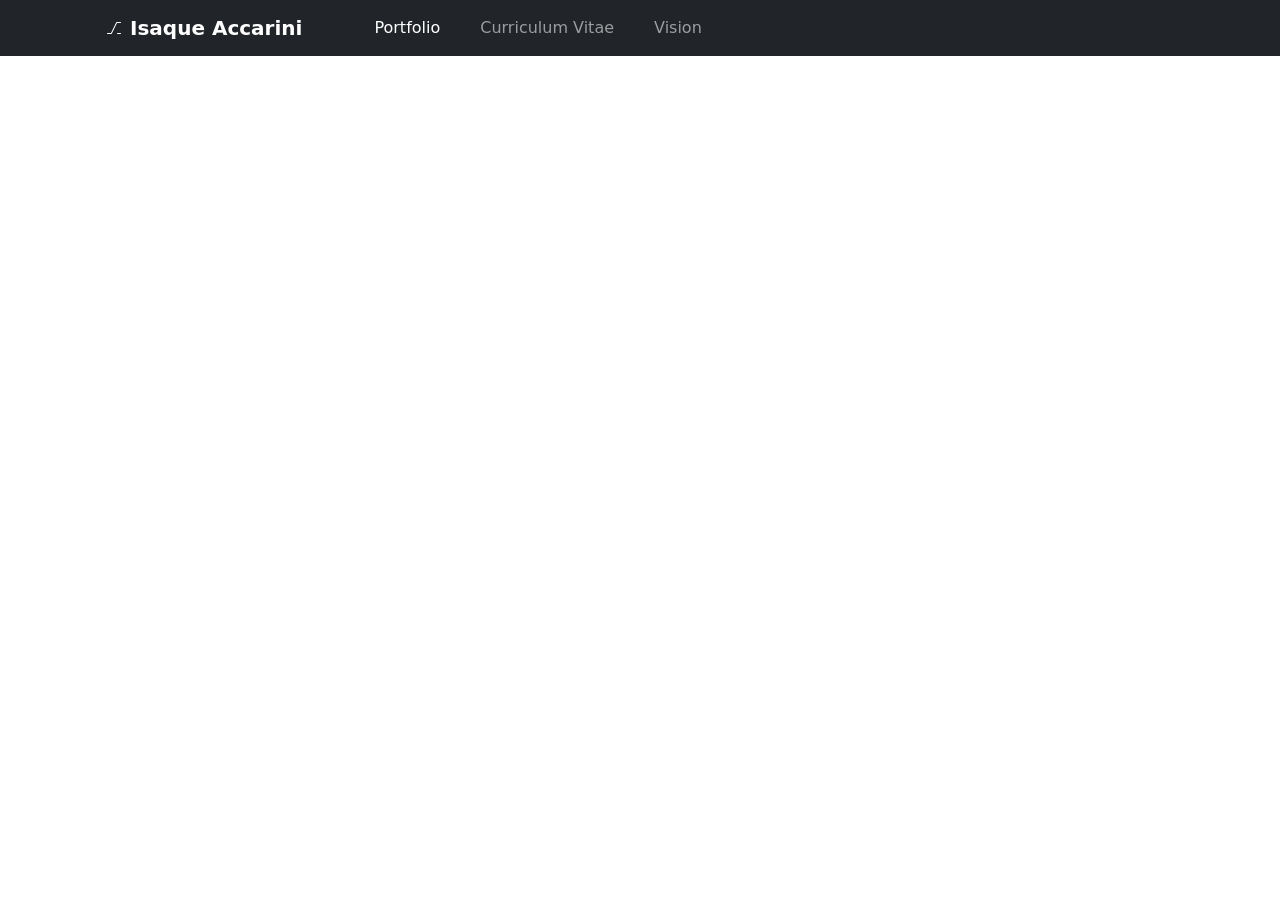
==== pages/index.html @ 8b39d0c3 "docs, feat: structured the files and added a navbar" ====
<!DOCTYPE html>

<html lang="en">
    <head>
        <link href="https://cdn.jsdelivr.net/npm/bootstrap@5.3.8/dist/css/bootstrap.min.css" rel="stylesheet" integrity="sha384-sRIl4kxILFvY47J16cr9ZwB07vP4J8+LH7qKQnuqkuIAvNWLzeN8tE5YBujZqJLB" crossorigin="anonymous">
        <link href="styles.css" rel="stylesheet">
        <title>Isaque Accarini | Aspiring AI Engineer</title>
    </head>
    <body>
        <header>
            <nav class="navbar navbar-dark navbar-expand-md bg-dark">
                <div class="container-xl">
                    <a href="#" class="navbar-brand ms-4 gap-2 d-inline-flex align-items-center fw-bold active">
                        <svg xmlns="http://www.w3.org/2000/svg" width="16" height="16" fill="currentColor" class="bi bi-alt" viewBox="0 0 16 16">
                            <path d="M1 13.5a.5.5 0 0 0 .5.5h3.797a.5.5 0 0 0 .439-.26L11 3h3.5a.5.5 0 0 0 0-1h-3.797a.5.5 0 0 0-.439.26L5 13H1.5a.5.5 0 0 0-.5.5m10 0a.5.5 0 0 0 .5.5h3a.5.5 0 0 0 0-1h-3a.5.5 0 0 0-.5.5"/>
                        </svg>
                        Isaque Accarini
                    </a>
                    <button class="navbar-toggler" type="button" data-bs-toggle="collapse" data-bs-target="#navbarSupportedContent" aria-controls="navbarSupportedContent" aria-expanded="false" aria-label="Toggle navigation">
                        <span class="navbar-toggler-icon"></span>
                    </button>
                    <div class="collapse navbar-collapse" id="navbarSupportedContent">
                        <ul class="navbar-nav ms-5 me-auto gap-4">
                            <li class="nav-item">
                                <a href="#" class="nav-link active">Portfolio</a>
                            </li>
                            <li class="nav-item">
                                <a href="#" class="nav-link">Curriculum Vitae</a>
                            </li>
                            <li class="nav-item">
                                <a href="#" class="nav-link">Vision</a>
                            </li>
                        </ul>
                    </div>
                </div>
            </nav>
        </header>
        <main>
            <section class="row">
                <div class="container-fluid">
                    <div class="col"><img src="" alt=""></div>
                    <div class="col"></div>
                </div>
            </section>
            <section class="row">

            </section>
        </main>
        <script src="https://cdn.jsdelivr.net/npm/bootstrap@5.3.8/dist/js/bootstrap.bundle.min.js" integrity="sha384-FKyoEForCGlyvwx9Hj09JcYn3nv7wiPVlz7YYwJrWVcXK/BmnVDxM+D2scQbITxI" crossorigin="anonymous"></script>
    </body>
</html>
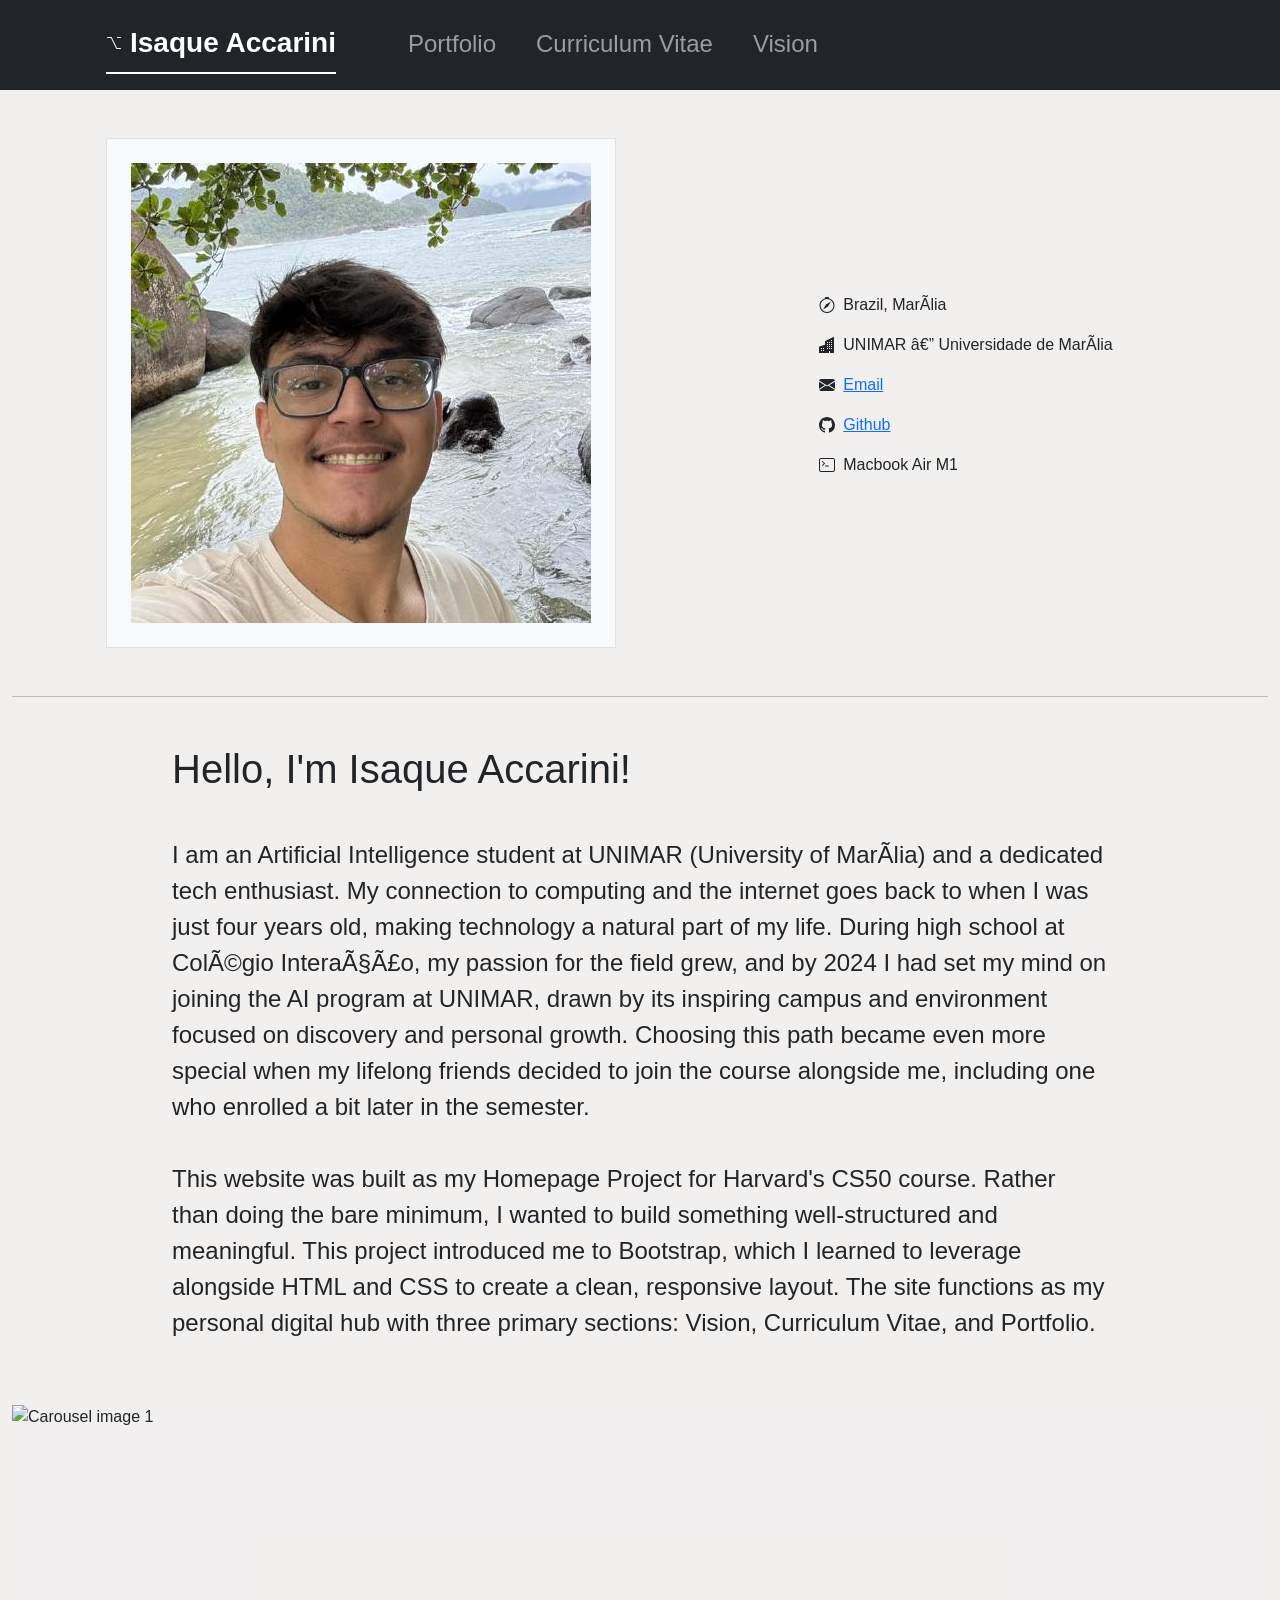
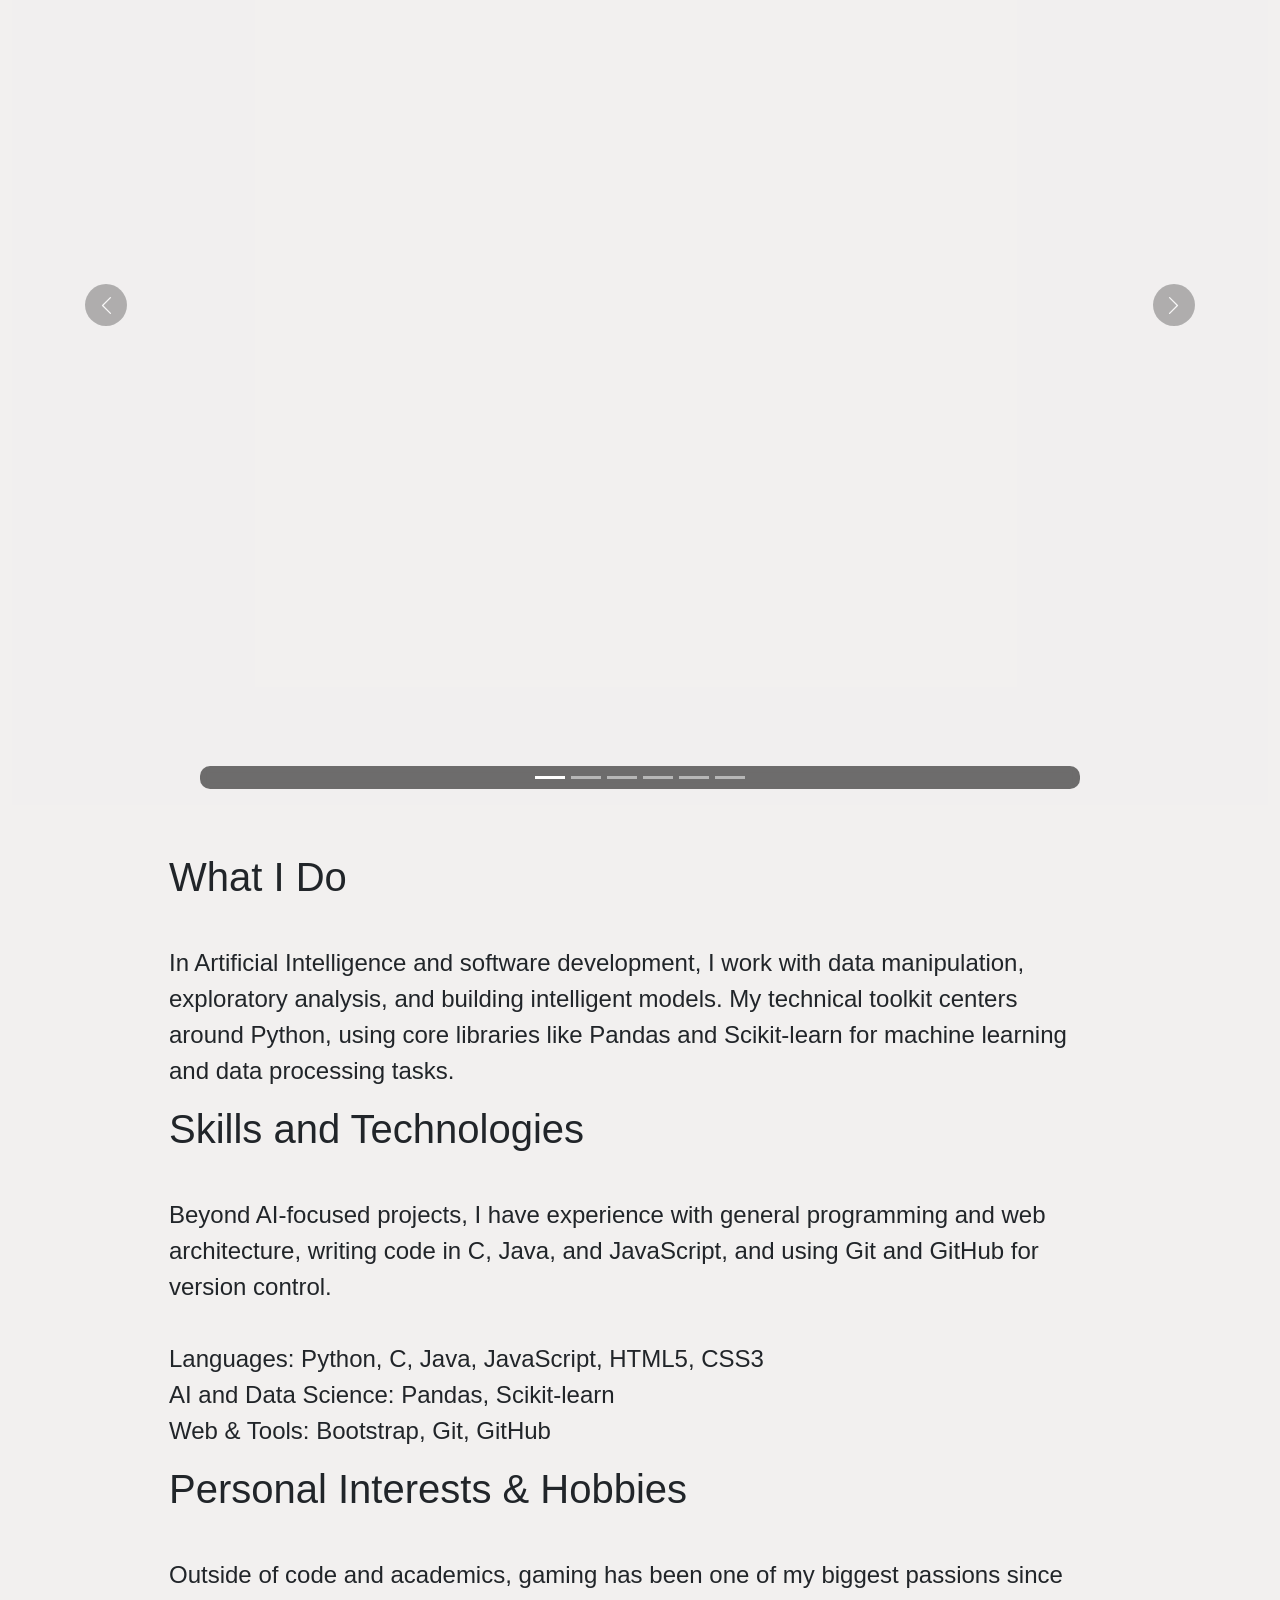
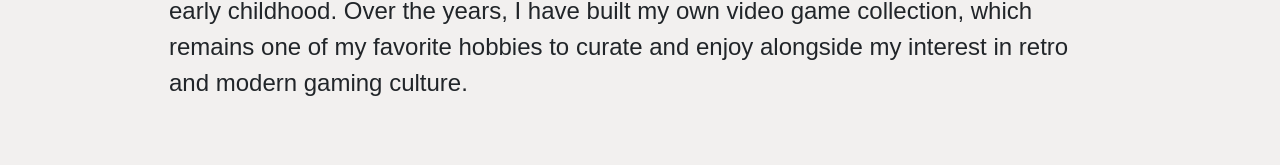
==== commit 6c38ac01: "feat: 2nd section added, carousel, personal essay" ====
--- a/pages/index.html
+++ b/pages/index.html
@@ -1,51 +1,236 @@
 <!DOCTYPE html>
 
 <html lang="en">
-    <head>
-        <link href="https://cdn.jsdelivr.net/npm/bootstrap@5.3.8/dist/css/bootstrap.min.css" rel="stylesheet" integrity="sha384-sRIl4kxILFvY47J16cr9ZwB07vP4J8+LH7qKQnuqkuIAvNWLzeN8tE5YBujZqJLB" crossorigin="anonymous">
-        <link href="styles.css" rel="stylesheet">
-        <title>Isaque Accarini | Aspiring AI Engineer</title>
-    </head>
-    <body>
-        <header>
-            <nav class="navbar navbar-dark navbar-expand-md bg-dark">
-                <div class="container-xl">
-                    <a href="#" class="navbar-brand ms-4 gap-2 d-inline-flex align-items-center fw-bold active">
-                        <svg xmlns="http://www.w3.org/2000/svg" width="16" height="16" fill="currentColor" class="bi bi-alt" viewBox="0 0 16 16">
-                            <path d="M1 13.5a.5.5 0 0 0 .5.5h3.797a.5.5 0 0 0 .439-.26L11 3h3.5a.5.5 0 0 0 0-1h-3.797a.5.5 0 0 0-.439.26L5 13H1.5a.5.5 0 0 0-.5.5m10 0a.5.5 0 0 0 .5.5h3a.5.5 0 0 0 0-1h-3a.5.5 0 0 0-.5.5"/>
-                        </svg>
-                        Isaque Accarini
-                    </a>
-                    <button class="navbar-toggler" type="button" data-bs-toggle="collapse" data-bs-target="#navbarSupportedContent" aria-controls="navbarSupportedContent" aria-expanded="false" aria-label="Toggle navigation">
-                        <span class="navbar-toggler-icon"></span>
-                    </button>
-                    <div class="collapse navbar-collapse" id="navbarSupportedContent">
-                        <ul class="navbar-nav ms-5 me-auto gap-4">
-                            <li class="nav-item">
-                                <a href="#" class="nav-link active">Portfolio</a>
-                            </li>
-                            <li class="nav-item">
-                                <a href="#" class="nav-link">Curriculum Vitae</a>
-                            </li>
-                            <li class="nav-item">
-                                <a href="#" class="nav-link">Vision</a>
+
+<head>
+    <link href="https://fonts.cdnfonts.com/css/sf-pro-display" rel="stylesheet">
+    <link href="https://cdn.jsdelivr.net/npm/bootstrap@5.3.8/dist/css/bootstrap.min.css" rel="stylesheet"
+        integrity="sha384-sRIl4kxILFvY47J16cr9ZwB07vP4J8+LH7qKQnuqkuIAvNWLzeN8tE5YBujZqJLB" crossorigin="anonymous">
+    <link href="../assets/css/styles.css" rel="stylesheet">
+    <title>Isaque Accarini | Aspiring AI Engineer</title>
+</head>
+
+<body>
+    <header>
+        <nav class="navbar navbar-dark navbar-expand-md bg-dark">
+            <div class="container-xl">
+                <a href="#" class="navbar-brand ms-4 gap-2 d-inline-flex align-items-center fw-bold fs-3 active">
+                    <svg xmlns="http://www.w3.org/2000/svg" width="16" height="16" fill="currentColor"
+                        class="bi bi-option" viewBox="0 0 16 16">
+                        <path
+                            d="M1 2.5a.5.5 0 0 1 .5-.5h3.797a.5.5 0 0 1 .439.26L11 13h3.5a.5.5 0 0 1 0 1h-3.797a.5.5 0 0 1-.439-.26L5 3H1.5a.5.5 0 0 1-.5-.5m10 0a.5.5 0 0 1 .5-.5h3a.5.5 0 0 1 0 1h-3a.5.5 0 0 1-.5-.5" />
+                    </svg>
+                    Isaque Accarini
+                </a>
+                <button class="navbar-toggler" type="button" data-bs-toggle="collapse"
+                    data-bs-target="#navbarSupportedContent" aria-controls="navbarSupportedContent"
+                    aria-expanded="false" aria-label="Toggle navigation">
+                    <span class="navbar-toggler-icon"></span>
+                </button>
+                <div class="collapse navbar-collapse" id="navbarSupportedContent">
+                    <ul class="navbar-nav ms-5 me-auto gap-4 fs-4">
+                        <li class="nav-item">
+                            <a href="#" class="nav-link">Portfolio</a>
+                        </li>
+                        <li class="nav-item">
+                            <a href="#" class="nav-link">Curriculum Vitae</a>
+                        </li>
+                        <li class="nav-item">
+                            <a href="#" class="nav-link">Vision</a>
+                        </li>
+                    </ul>
+                </div>
+            </div>
+        </nav>
+    </header>
+    <main class="bg-offwhite">
+        <section>
+            <div class="container-xxl mt-5">
+                <div class="row mh-500 d-flex flex-column flex-md-row align-items-center g-5">
+                    <div class="col-md-6 ps-md-5 text-center text-md-end">
+                        <img src="../assets/img/profile_picture.jpg" alt="isaque accarini photo"
+                            class="rounded-circle-md p-3 p-md-4 border w-30 w-md-100 mw-100 bg-light">
+                    </div>
+                    <div class="col-md-6 d-flex justify-content-center ">
+
+                        <ul class="list-unstyled d-flex flex-column gap-3">
+                            <li class="d-flex align-items-center gap-2">
+                                <svg xmlns="http://www.w3.org/2000/svg" width="16" height="16" fill="currentColor"
+                                    class="bi bi-compass" viewBox="0 0 16 16">
+                                    <path
+                                        d="M8 16.016a7.5 7.5 0 0 0 1.962-14.74A1 1 0 0 0 9 0H7a1 1 0 0 0-.962 1.276A7.5 7.5 0 0 0 8 16.016m6.5-7.5a6.5 6.5 0 1 1-13 0 6.5 6.5 0 0 1 13 0" />
+                                    <path d="m6.94 7.44 4.95-2.83-2.83 4.95-4.949 2.83 2.828-4.95z" />
+                                </svg>
+                                Brazil, Marília
+                            </li>
+                            <li class="d-flex align-items-center gap-2">
+                                <svg xmlns="http://www.w3.org/2000/svg" width="16" height="16" fill="currentColor"
+                                    class="bi bi-buildings-fill" viewBox="0 0 16 16">
+                                    <path
+                                        d="M15 .5a.5.5 0 0 0-.724-.447l-8 4A.5.5 0 0 0 6 4.5v3.14L.342 9.526A.5.5 0 0 0 0 10v5.5a.5.5 0 0 0 .5.5h9a.5.5 0 0 0 .5-.5V14h1v1.5a.5.5 0 0 0 .5.5h3a.5.5 0 0 0 .5-.5zM2 11h1v1H2zm2 0h1v1H4zm-1 2v1H2v-1zm1 0h1v1H4zm9-10v1h-1V3zM8 5h1v1H8zm1 2v1H8V7zM8 9h1v1H8zm2 0h1v1h-1zm-1 2v1H8v-1zm1 0h1v1h-1zm3-2v1h-1V9zm-1 2h1v1h-1zm-2-4h1v1h-1zm3 0v1h-1V7zm-2-2v1h-1V5zm1 0h1v1h-1z" />
+                                </svg>
+                                UNIMAR — Universidade de Marília
+                            </li>
+                            <li class="d-flex align-items-center gap-2">
+                                <svg xmlns="http://www.w3.org/2000/svg" width="16" height="16" fill="currentColor"
+                                    class="bi bi-envelope-fill" viewBox="0 0 16 16">
+                                    <path
+                                        d="M.05 3.555A2 2 0 0 1 2 2h12a2 2 0 0 1 1.95 1.555L8 8.414zM0 4.697v7.104l5.803-3.558zM6.761 8.83l-6.57 4.027A2 2 0 0 0 2 14h12a2 2 0 0 0 1.808-1.144l-6.57-4.027L8 9.586zm3.436-.586L16 11.801V4.697z" />
+                                </svg>
+                                <a href="mailto:isaqueaccarini@gmail.com">Email</a>
+                            </li>
+                            <li class="d-flex align-items-center gap-2">
+                                <svg xmlns="http://www.w3.org/2000/svg" width="16" height="16" fill="currentColor"
+                                    class="bi bi-github" viewBox="0 0 16 16">
+                                    <path
+                                        d="M8 0C3.58 0 0 3.58 0 8c0 3.54 2.29 6.53 5.47 7.59.4.07.55-.17.55-.38 0-.19-.01-.82-.01-1.49-2.01.37-2.53-.49-2.69-.94-.09-.23-.48-.94-.82-1.13-.28-.15-.68-.52-.01-.53.63-.01 1.08.58 1.23.82.72 1.21 1.87.87 2.33.66.07-.52.28-.87.51-1.07-1.78-.2-3.64-.89-3.64-3.95 0-.87.31-1.59.82-2.15-.08-.2-.36-1.02.08-2.12 0 0 .67-.21 2.2.82.64-.18 1.32-.27 2-.27s1.36.09 2 .27c1.53-1.04 2.2-.82 2.2-.82.44 1.1.16 1.92.08 2.12.51.56.82 1.27.82 2.15 0 3.07-1.87 3.75-3.65 3.95.29.25.54.73.54 1.48 0 1.07-.01 1.93-.01 2.2 0 .21.15.46.55.38A8.01 8.01 0 0 0 16 8c0-4.42-3.58-8-8-8" />
+                                </svg>
+                                <a href="https://github.com/isaqueaccarini">Github</a>
+                            </li>
+                            <li class="d-flex align-items-center gap-2">
+                                <svg xmlns="http://www.w3.org/2000/svg" width="16" height="16" fill="currentColor"
+                                    class="bi bi-terminal" viewBox="0 0 16 16">
+                                    <path
+                                        d="M6 9a.5.5 0 0 1 .5-.5h3a.5.5 0 0 1 0 1h-3A.5.5 0 0 1 6 9M3.854 4.146a.5.5 0 1 0-.708.708L4.793 6.5 3.146 8.146a.5.5 0 1 0 .708.708l2-2a.5.5 0 0 0 0-.708z" />
+                                    <path
+                                        d="M2 1a2 2 0 0 0-2 2v10a2 2 0 0 0 2 2h12a2 2 0 0 0 2-2V3a2 2 0 0 0-2-2zm12 1a1 1 0 0 1 1 1v10a1 1 0 0 1-1 1H2a1 1 0 0 1-1-1V3a1 1 0 0 1 1-1z" />
+                                </svg>
+                                Macbook Air M1
                             </li>
                         </ul>
                     </div>
                 </div>
-            </nav>
-        </header>
-        <main>
-            <section class="row">
-                <div class="container-fluid">
-                    <div class="col"><img src="" alt=""></div>
-                    <div class="col"></div>
-                </div>
-            </section>
-            <section class="row">
-
-            </section>
-        </main>
-        <script src="https://cdn.jsdelivr.net/npm/bootstrap@5.3.8/dist/js/bootstrap.bundle.min.js" integrity="sha384-FKyoEForCGlyvwx9Hj09JcYn3nv7wiPVlz7YYwJrWVcXK/BmnVDxM+D2scQbITxI" crossorigin="anonymous"></script>
-    </body>
-</html>
+
+            </div>
+        </section>
+        <div class="container-xxl mt-5">
+            <hr>
+        </div>
+        <section>
+            <div class="container-xxl">
+
+                <div class="row justify-content-center my-5">
+                    <div class="col-md-9">
+                        <h1>Hello, I'm Isaque Accarini!</h1>
+                        <p class="fs-4">
+                            <br>
+                            I am an Artificial Intelligence student at UNIMAR (University of Marília) and a dedicated
+                            tech enthusiast. My connection to computing and the internet goes back to when I was just
+                            four years old, making technology a natural part of my life. During high school at Colégio
+                            Interação, my passion for the field grew, and by 2024 I had set my mind on joining the AI
+                            program at UNIMAR, drawn by its inspiring campus and environment focused on discovery and
+                            personal growth. Choosing this path became even more special when my lifelong friends
+                            decided to join the course alongside me, including one who enrolled a bit later in the
+                            semester.
+                            <br>
+                            <br>
+                            This website was built as my Homepage Project for Harvard's CS50 course. Rather than doing
+                            the bare minimum, I wanted to build something well-structured and meaningful. This project
+                            introduced me to Bootstrap, which I learned to leverage alongside HTML and CSS to create a
+                            clean, responsive layout. The site functions as my personal digital hub with three primary
+                            sections: Vision, Curriculum Vitae, and Portfolio.
+                        </p>
+                    </div>
+                </div>
+
+                <div class="row">
+                    <div class="col">
+                        <div id="carouselExampleIndicators" class="carousel carousel-light slide">
+                            <div class="carousel-indicators">
+                                <button type="button" data-bs-target="#carouselExampleIndicators" data-bs-slide-to="0"
+                                    class="active" aria-current="true" aria-label="Slide 1"></button>
+                                <button type="button" data-bs-target="#carouselExampleIndicators" data-bs-slide-to="1"
+                                    aria-label="Slide 2"></button>
+                                <button type="button" data-bs-target="#carouselExampleIndicators" data-bs-slide-to="2"
+                                    aria-label="Slide 3"></button>
+                                <button type="button" data-bs-target="#carouselExampleIndicators" data-bs-slide-to="3"
+                                    aria-label="Slide 4"></button>
+                                <button type="button" data-bs-target="#carouselExampleIndicators" data-bs-slide-to="4"
+                                    aria-label="Slide 5"></button>
+                                <button type="button" data-bs-target="#carouselExampleIndicators" data-bs-slide-to="5"
+                                    aria-label="Slide 6"></button>
+                            </div>
+                            <div class="carousel-inner bg-offwhite2">
+                                <div class="carousel-item active">
+                                    <img src="../assets/img/carousel_img_1.jpg" class="d-block w-100 square-img"
+                                        alt="Carousel image 1">
+                                </div>
+                                <div class="carousel-item">
+                                    <img src="../assets/img/carousel_img_2.jpg" class="d-block w-100 square-img"
+                                        alt="Carousel image 2">
+                                </div>
+                                <div class="carousel-item">
+                                    <img src="../assets/img/carousel_img_3.jpg" class="d-block w-100 square-img"
+                                        alt="Carousel image 3">
+                                </div>
+                                <div class="carousel-item">
+                                    <img src="../assets/img/carousel_img_4.jpg" class="d-block w-100 square-img"
+                                        alt="Carousel image 4">
+                                </div>
+                                <div class="carousel-item">
+                                    <img src="../assets/img/carousel_img_5.jpg" class="d-block w-100 square-img"
+                                        alt="Carousel image 5">
+                                </div>
+                                <div class="carousel-item">
+                                    <img src="../assets/img/carousel_img_6.jpg" class="d-block w-100 square-img"
+                                        alt="Carousel image 6">
+                                </div>
+                            </div>
+                            <button class="carousel-control-prev" type="button"
+                                data-bs-target="#carouselExampleIndicators" data-bs-slide="prev">
+                                <span class="carousel-control-prev-icon" aria-hidden="true"></span>
+                                <span class="visually-hidden">Previous</span>
+                            </button>
+                            <button class="carousel-control-next" type="button"
+                                data-bs-target="#carouselExampleIndicators" data-bs-slide="next">
+                                <span class="carousel-control-next-icon" aria-hidden="true"></span>
+                                <span class="visually-hidden">Next</span>
+                            </button>
+                        </div>
+                    </div>
+                </div>
+
+                <div class="row">
+                    <div class="row justify-content-center my-5">
+                        <div class="col-md-9">
+                            <h1>What I Do</h1>
+                            <p class="fs-4">
+                                <br>
+                                In Artificial Intelligence and software development, I work with data manipulation,
+                                exploratory analysis, and building intelligent models. My technical toolkit centers
+                                around Python, using core libraries like Pandas and Scikit-learn for machine learning
+                                and data processing tasks.
+                            </p>
+                            <h1>Skills and Technologies</h1>
+                            <p class="fs-4">
+                                <br>
+                                Beyond AI-focused projects, I have experience with general programming and web
+                                architecture, writing code in C, Java, and JavaScript, and using Git and GitHub for
+                                version control.
+                                <br>
+                                <br>
+                                Languages: Python, C, Java, JavaScript, HTML5, CSS3<br>
+                                AI and Data Science: Pandas, Scikit-learn<br>
+                                Web & Tools: Bootstrap, Git, GitHub
+                            </p>
+                            <h1>Personal Interests & Hobbies</h1>
+                            <p class="fs-4">
+                                <br>
+                                Outside of code and academics, gaming has been one of my biggest passions since early
+                                childhood. Over the years, I have built my own video game collection, which remains one
+                                of my favorite hobbies to curate and enjoy alongside my interest in retro and modern
+                                gaming culture.
+                            </p>
+                        </div>
+                    </div>
+                </div>
+
+            </div>
+        </section>
+    </main>
+    <script src="https://cdn.jsdelivr.net/npm/bootstrap@5.3.8/dist/js/bootstrap.bundle.min.js"
+        integrity="sha384-FKyoEForCGlyvwx9Hj09JcYn3nv7wiPVlz7YYwJrWVcXK/BmnVDxM+D2scQbITxI"
+        crossorigin="anonymous"></script>
+</body>
+
+</html>
--- a/assets/css/styles.css
+++ b/assets/css/styles.css
@@ -0,0 +1,74 @@
+:root {
+  /* Altera a variável padrão de fonte do Bootstrap */
+  --bs-body-font-family: 'SF Pro Display', -apple-system, BlinkMacSystemFont, "Segoe UI", Roboto, sans-serif;
+}
+
+.navbar-nav .nav-link, 
+.navbar .navbar-brand {
+    position: relative;
+    width: fit-content;
+    padding-bottom: 10px;
+}
+
+.navbar-nav .nav-link.active::after,
+.navbar .navbar-brand.active::after {
+    content: '';
+    position: absolute;
+    bottom: 0;
+    left: 0;
+    width: 100%;
+    height: 2px;
+    background-color: #ffffff;
+    font-weight: bold;
+    transition: width 0.3s ease, left 0.3s ease;
+}
+
+.navbar-nav .nav-link:not(.active)::after {
+    content: '';
+    position: absolute;
+    bottom: 0;
+    left: 50%;
+    width: 0;
+    height: 2px;
+    background-color: #aaaaaa;
+    transition: width 0.3s ease, left 0.3s ease;
+}
+
+.navbar-nav .nav-link:not(.active):hover::after {
+    width: 100%;
+    left: 0;
+}
+
+.navbar-collapse {
+    margin: 10px 0 10px 0;
+}
+
+.bg-offwhite {
+    background-color: #F2F0EF;
+}
+
+.bg-offwhite2 {
+    background-color: #f2f0ef92;
+}
+
+.carousel-control-prev-icon,
+.carousel-control-next-icon {
+  background-color: rgba(0, 0, 0, 0.55);
+  background-size: 50% 50%;
+  border-radius: 50%;
+  width: 42px;
+  height: 42px;
+  backdrop-filter: blur(4px);
+}
+
+.carousel-indicators {
+  background-color: rgba(0, 0, 0, 0.55);
+  border-radius: 10px;
+  backdrop-filter: blur(4px);
+}
+
+.square-img {
+  width: 1000px;
+  height: 1000px;
+  object-fit: contain;       /* Mantém a foto inteira dentro do quadrado */
+}
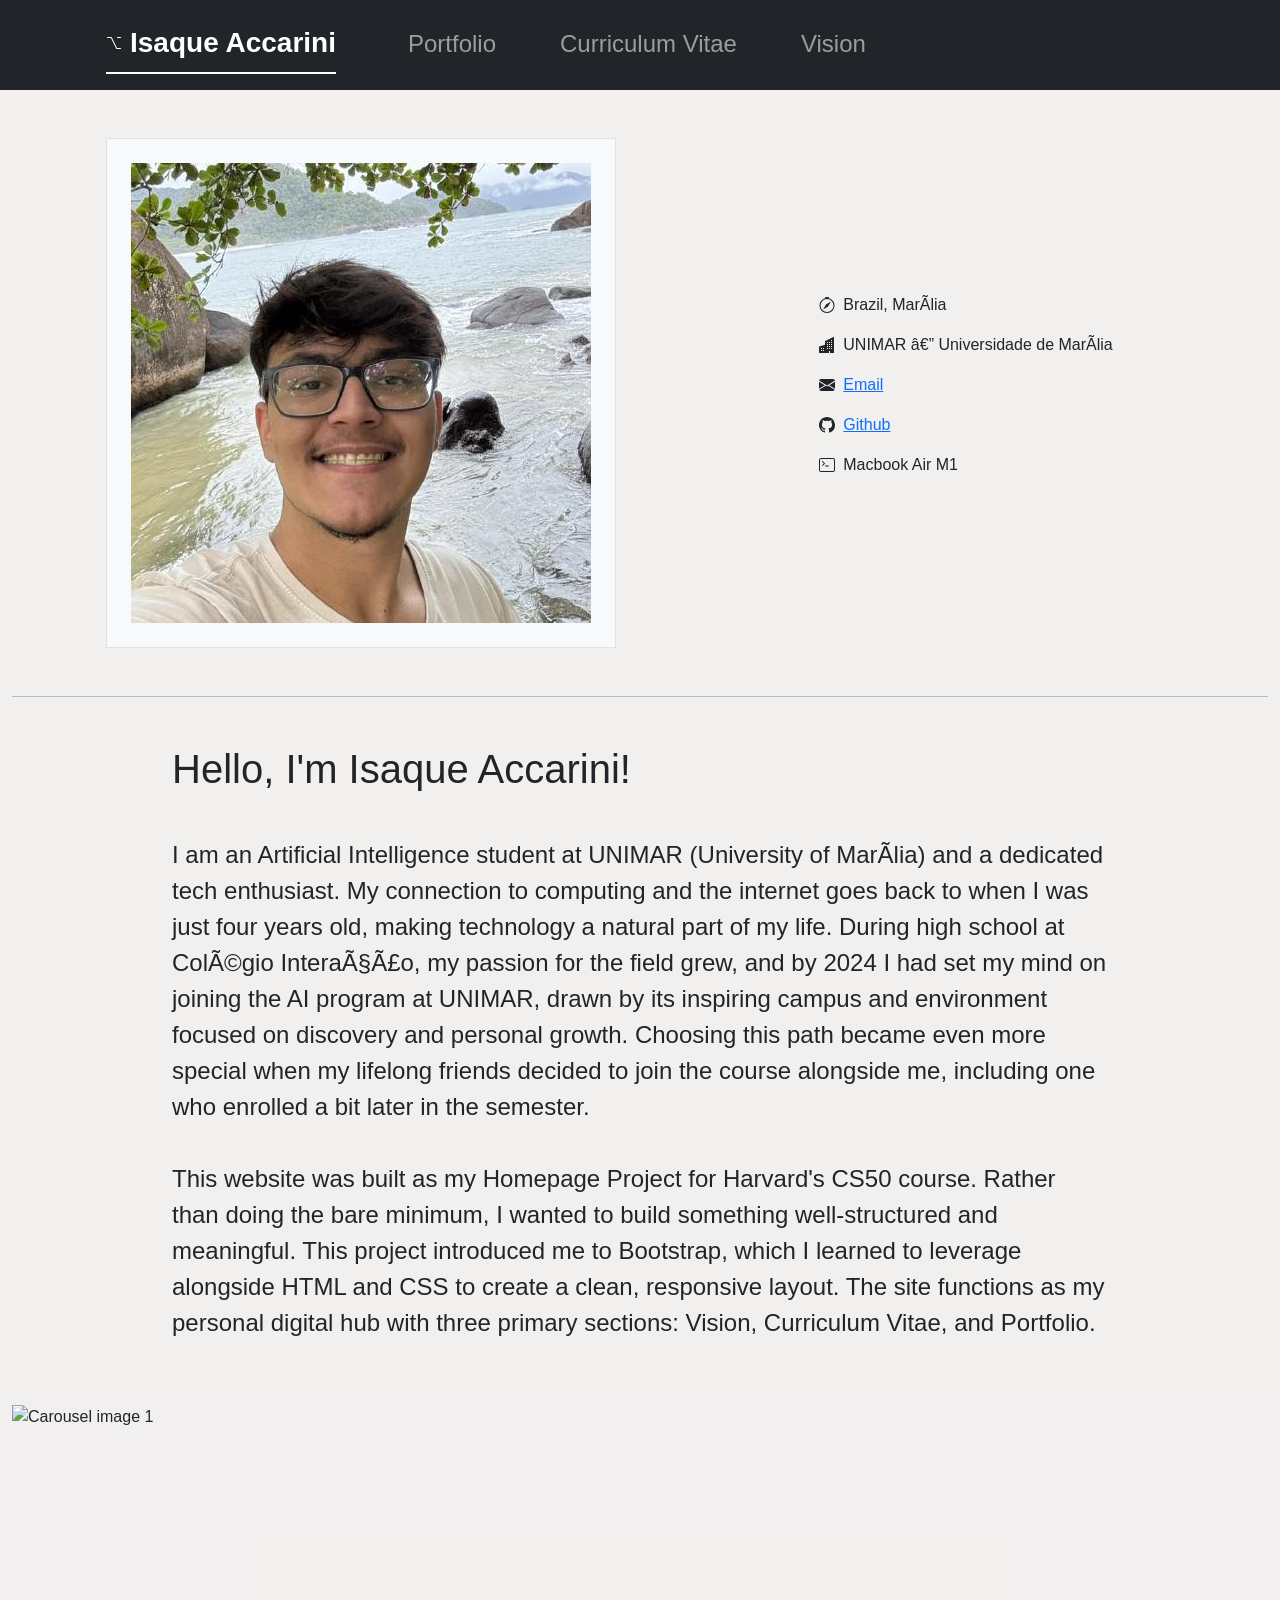
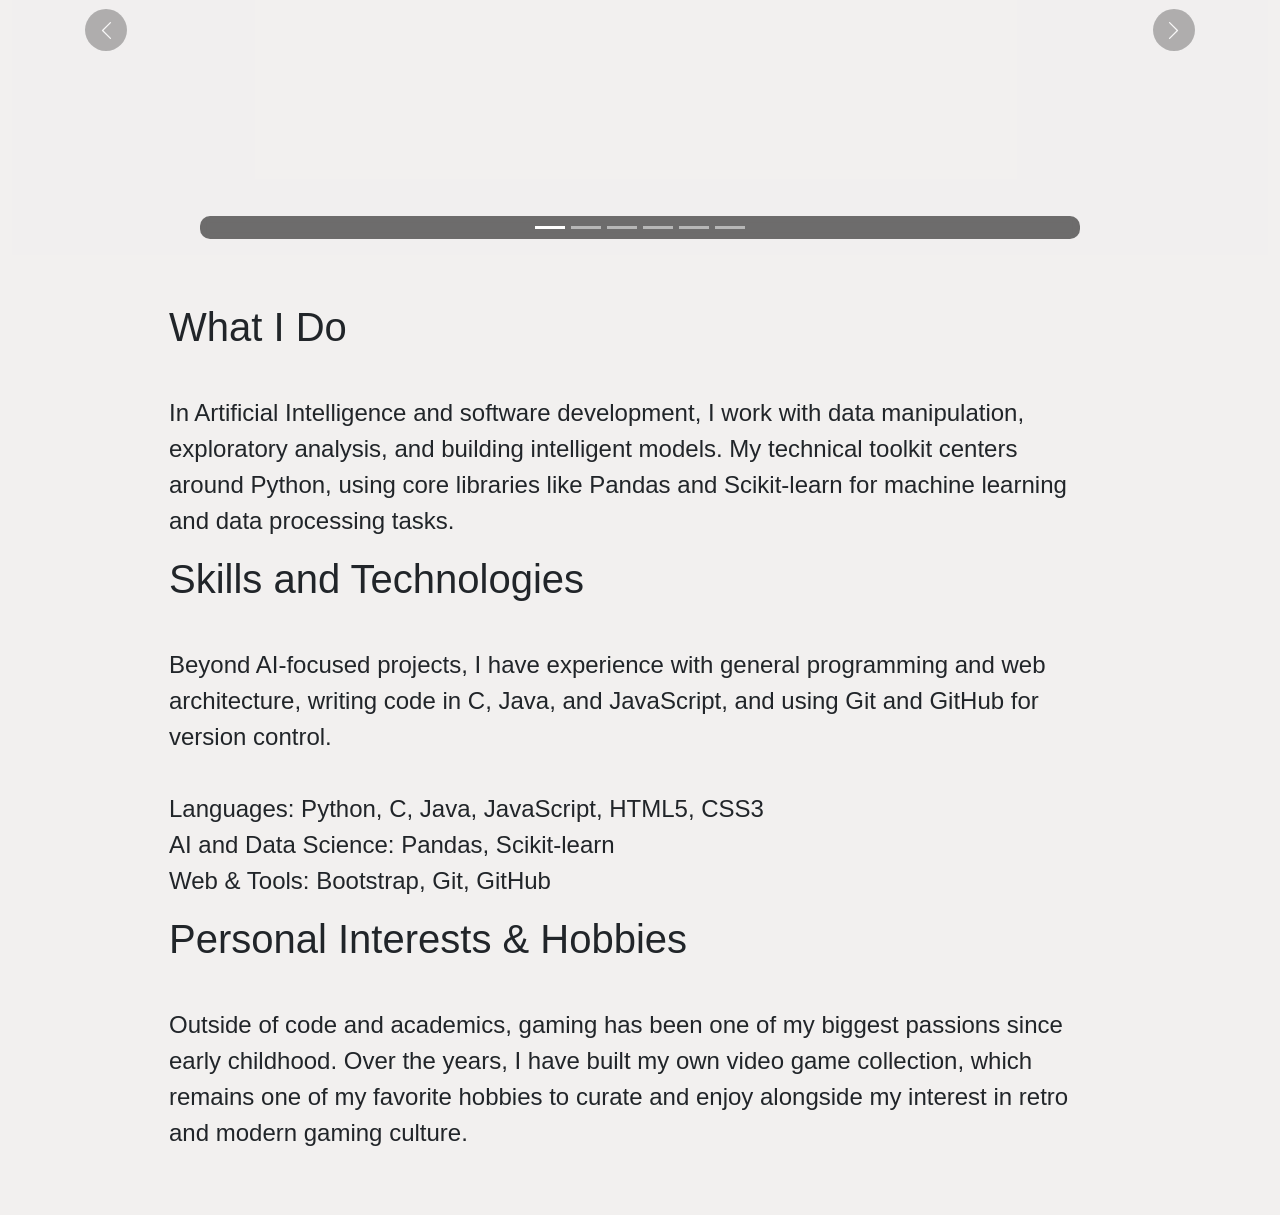
==== commit e6d667a5: "fix: fixing navbar gap and can't hover links" ====
--- a/pages/index.html
+++ b/pages/index.html
@@ -28,15 +28,15 @@
                     <span class="navbar-toggler-icon"></span>
                 </button>
                 <div class="collapse navbar-collapse" id="navbarSupportedContent">
-                    <ul class="navbar-nav ms-5 me-auto gap-4 fs-4">
+                    <ul class="navbar-nav ms-5 me-auto fs-4">
                         <li class="nav-item">
-                            <a href="#" class="nav-link">Portfolio</a>
+                            <a href="portfolio.html" class="nav-link">Portfolio</a>
+                        </li>
+                        <li class="nav-item ms-md-5 me-md-5">
+                            <a href="cv.html" class="nav-link">Curriculum Vitae</a>
                         </li>
                         <li class="nav-item">
-                            <a href="#" class="nav-link">Curriculum Vitae</a>
-                        </li>
-                        <li class="nav-item">
-                            <a href="#" class="nav-link">Vision</a>
+                            <a href="vision.html" class="nav-link">Vision</a>
                         </li>
                     </ul>
                 </div>
@@ -45,7 +45,7 @@
     </header>
     <main class="bg-offwhite">
         <section>
-            <div class="container-xxl mt-5">
+            <div class="container-xxl mt-5"> 
                 <div class="row mh-500 d-flex flex-column flex-md-row align-items-center g-5">
                     <div class="col-md-6 ps-md-5 text-center text-md-end">
                         <img src="../assets/img/profile_picture.jpg" alt="isaque accarini photo"
--- a/assets/css/styles.css
+++ b/assets/css/styles.css
@@ -23,7 +23,8 @@
     transition: width 0.3s ease, left 0.3s ease;
 }
 
-.navbar-nav .nav-link:not(.active)::after {
+.navbar-nav .nav-link:not(.active)::after,
+.navbar .navbar-brand:not(.active)::after {
     content: '';
     position: absolute;
     bottom: 0;
@@ -34,7 +35,8 @@
     transition: width 0.3s ease, left 0.3s ease;
 }
 
-.navbar-nav .nav-link:not(.active):hover::after {
+.navbar-nav .nav-link:not(.active):hover::after,
+.navbar .navbar-brand:not(.active):hover::after {
     width: 100%;
     left: 0;
 }
@@ -68,7 +70,7 @@
 }
 
 .square-img {
-  width: 1000px;
-  height: 1000px;
+  width: 100%;
+  height: 50vh;
   object-fit: contain;       /* Mantém a foto inteira dentro do quadrado */
 }
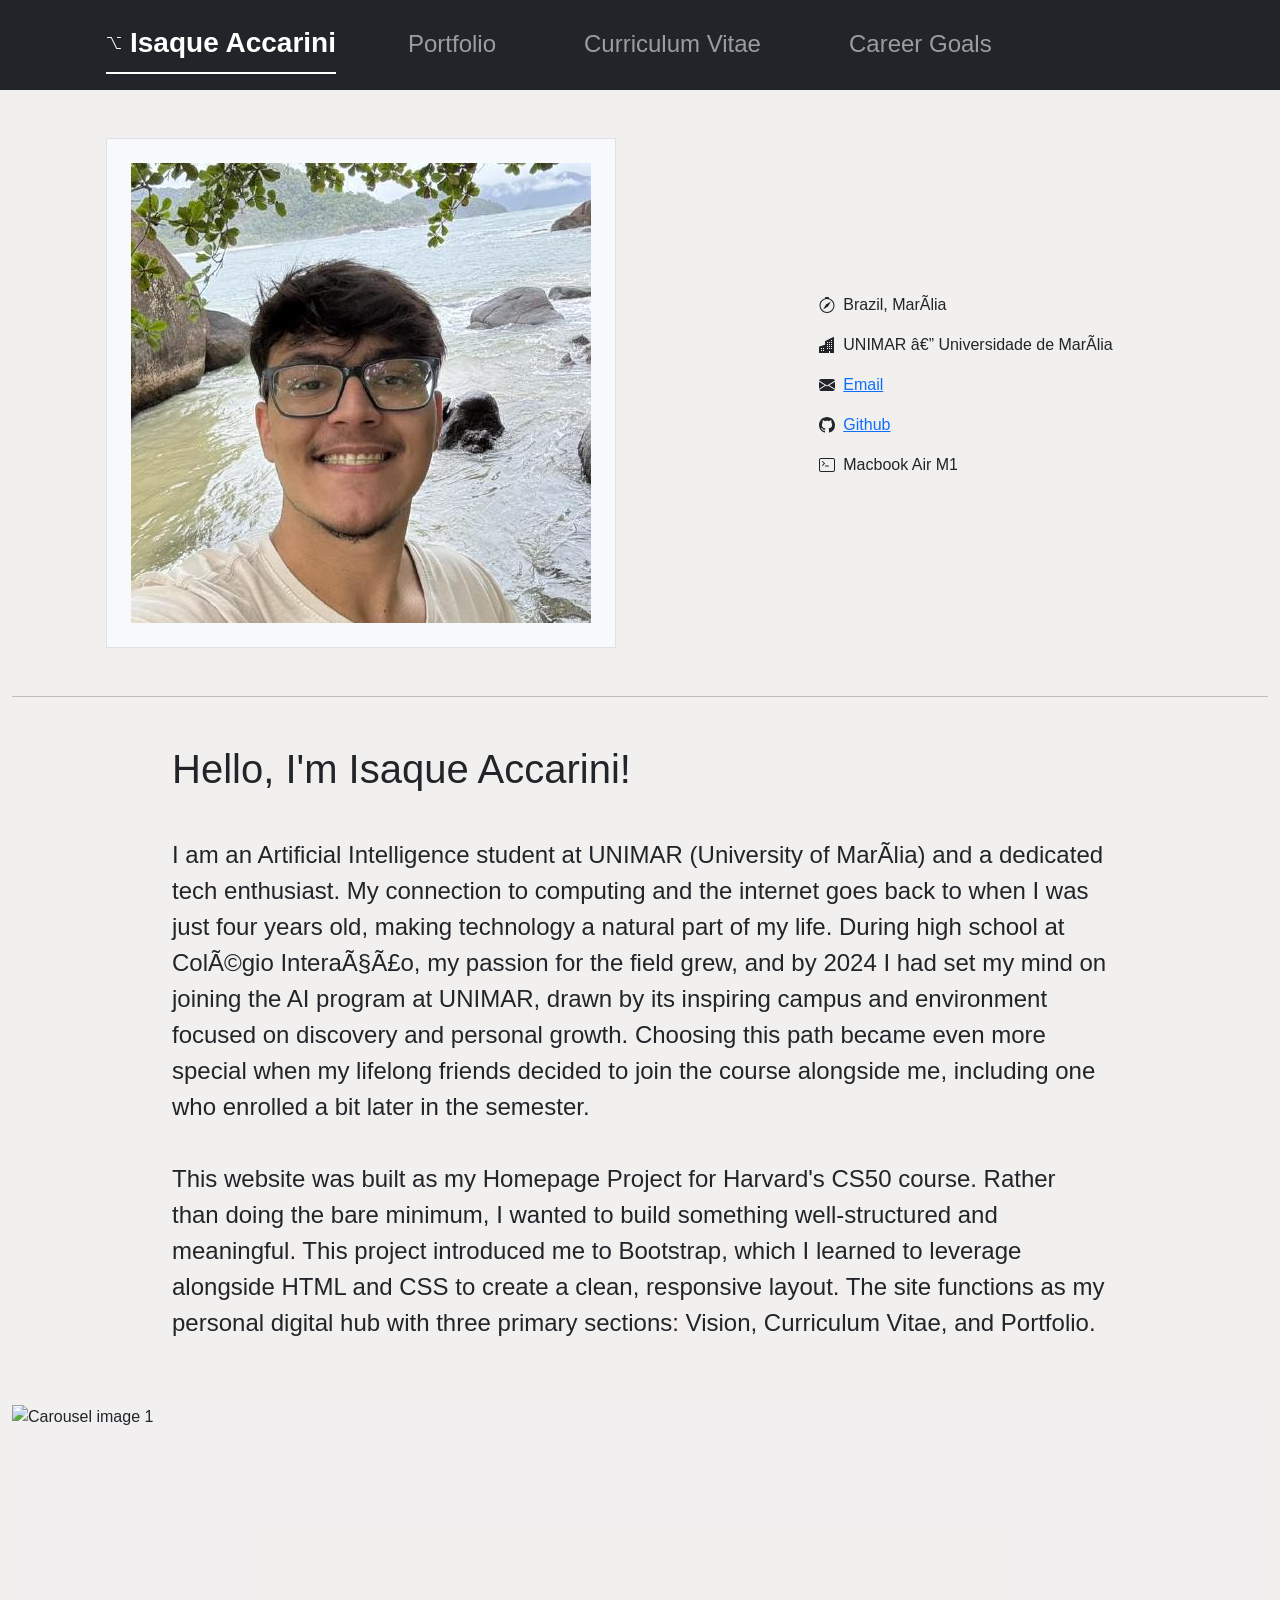
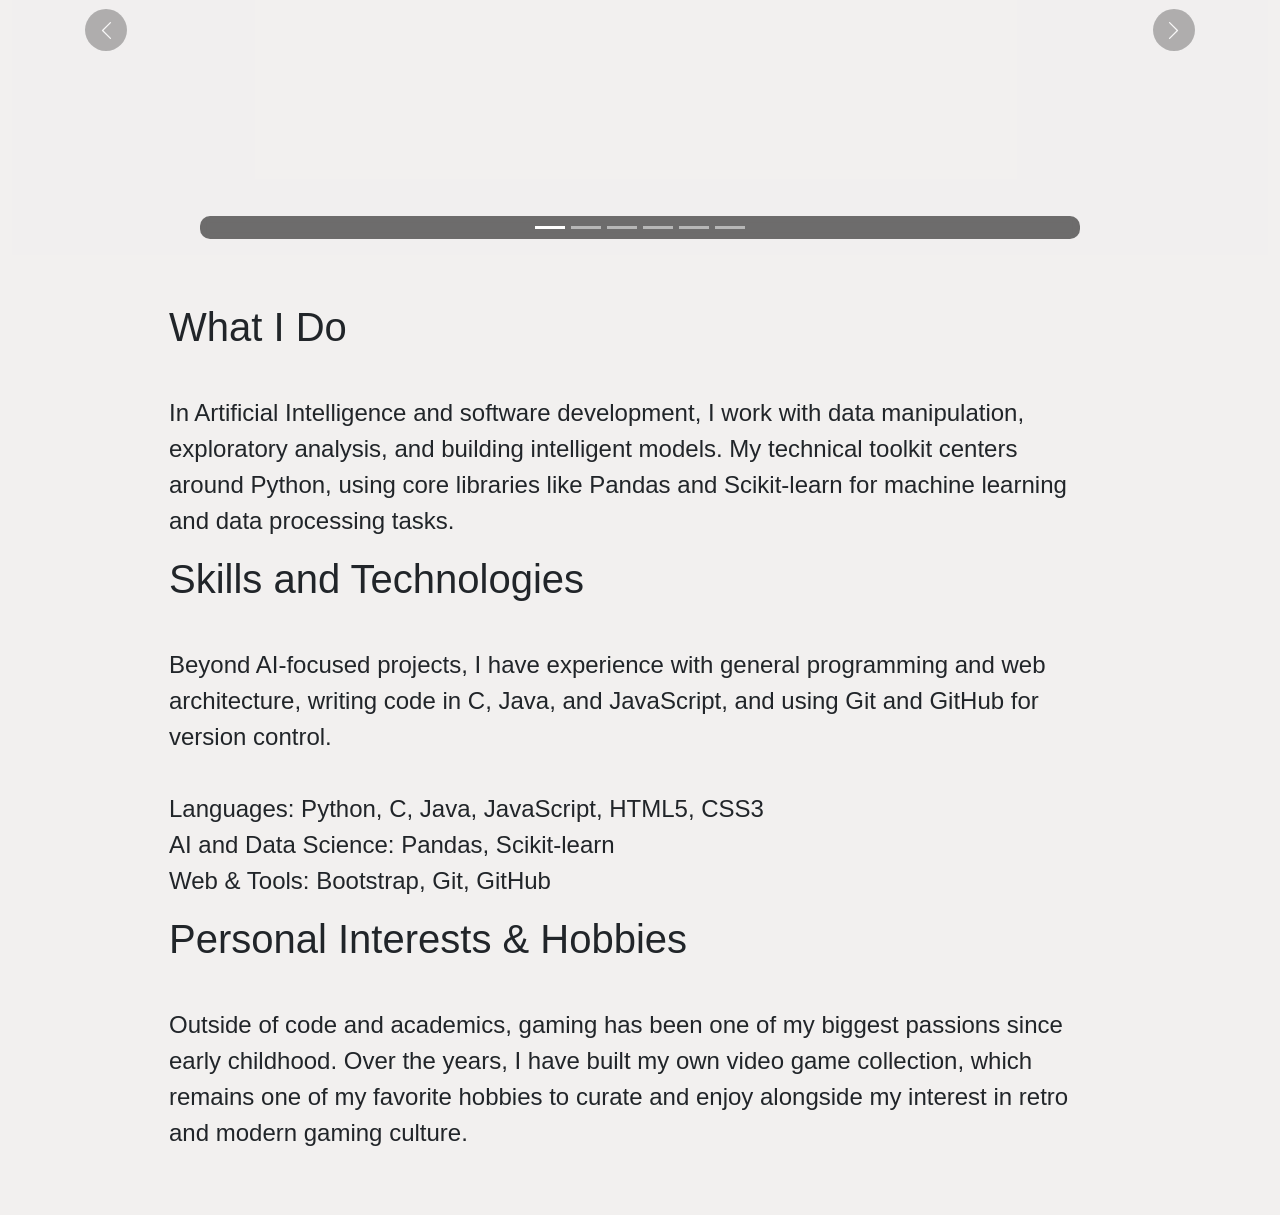
==== commit 02c0b01b: "refactor: vision page/html  is now Career Goals" ====
--- a/pages/index.html
+++ b/pages/index.html
@@ -28,7 +28,7 @@
                     <span class="navbar-toggler-icon"></span>
                 </button>
                 <div class="collapse navbar-collapse" id="navbarSupportedContent">
-                    <ul class="navbar-nav ms-5 me-auto fs-4">
+                    <ul class="navbar-nav ms-5 me-auto gap-4 fs-4">
                         <li class="nav-item">
                             <a href="portfolio.html" class="nav-link">Portfolio</a>
                         </li>
@@ -36,7 +36,7 @@
                             <a href="cv.html" class="nav-link">Curriculum Vitae</a>
                         </li>
                         <li class="nav-item">
-                            <a href="vision.html" class="nav-link">Vision</a>
+                            <a href="career.html" class="nav-link">Career Goals</a>
                         </li>
                     </ul>
                 </div>
